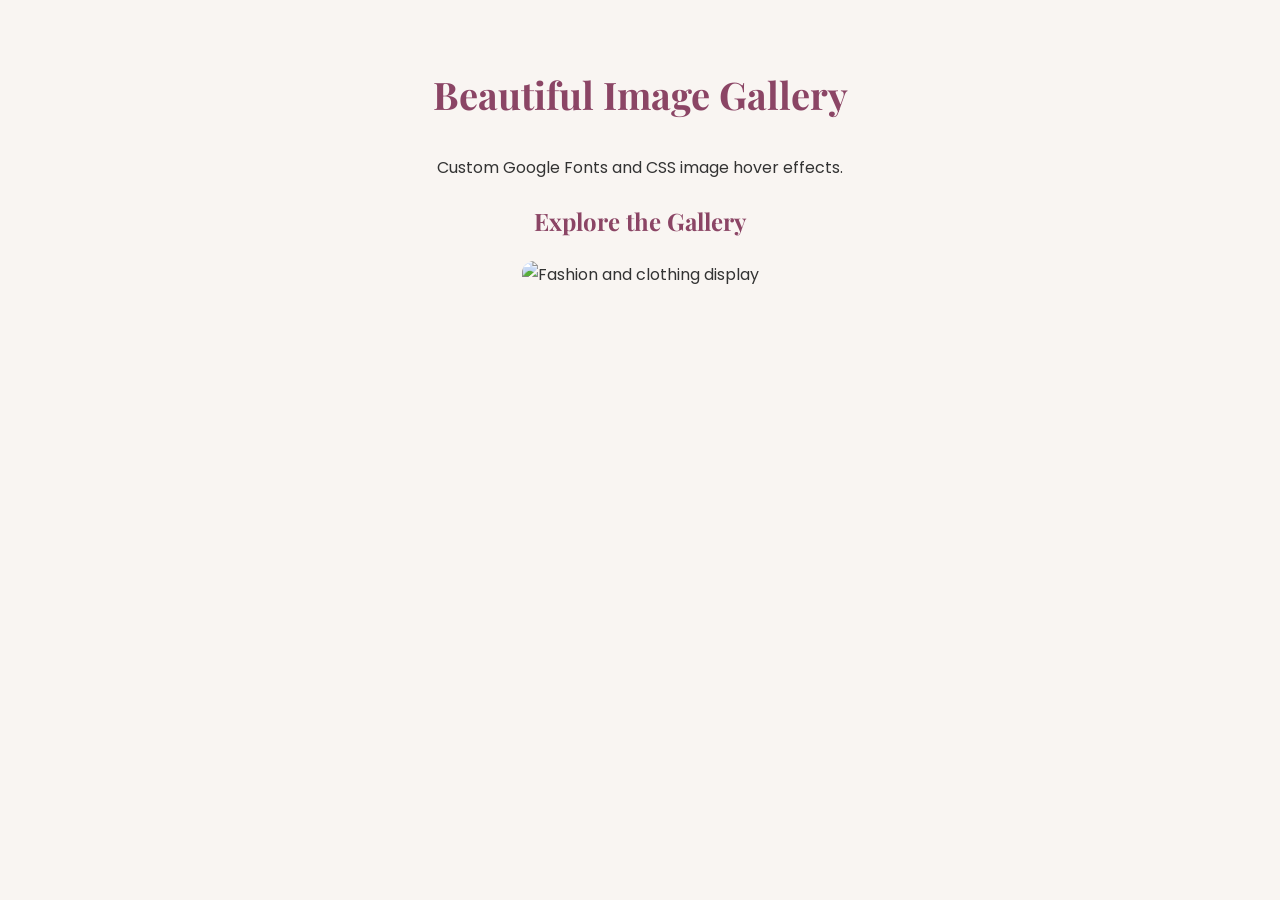
==== Creating-CSS-Effects/index.html @ 3e70e009 "Creating-CSS-Effects" ====
<!DOCTYPE html>
<html lang="en">
<head>
    <meta charset="UTF-8">
    <meta name="viewport" content="width=device-width, initial-scale=1.0">
    <title>Typography and Image Hover Effects</title>

    <!-- Import Google Fonts -->
    <link rel="preconnect" href="https://fonts.googleapis.com">
    <link rel="preconnect" href="https://fonts.gstatic.com" crossorigin>
    <link href="https://fonts.googleapis.com/css2?family=Poppins:wght@400;500;600;700&family=Playfair+Display:wght@600;700&display=swap" rel="stylesheet">

    <style>
        /* Custom typography */
        body {
            font-family: 'Poppins', sans-serif;
            background-color: #f9f5f2;
            color: #333;
            text-align: center;
            padding: 30px;
            line-height: 1.7;
        }

        h1, h2 {
            font-family: 'Playfair Display', serif;
            color: #8b4565;
        }

        h1 {
            font-size: 38px;
        }

        p {
            font-size: 16px;
        }

        /* Image styling */
        .gallery img {
            width: 300px;
            height: 220px;
            object-fit: cover;
            border-radius: 12px;
            transition: transform 0.4s ease,
                        filter 0.4s ease,
                        box-shadow 0.4s ease;
        }

        /* Image hover effects */
        .gallery img:hover {
            transform: scale(1.08) rotate(2deg);
            filter: brightness(1.1) saturate(1.2);
            box-shadow: 0 10px 25px rgba(0, 0, 0, 0.25);
            cursor: pointer;
        }
    </style>
</head>
<body>

    <h1>Beautiful Image Gallery</h1>
    <p>Custom Google Fonts and CSS image hover effects.</p>

    <h2>Explore the Gallery</h2>

    <div class="gallery">
        <img
            src="https://images.unsplash.com/photo-1490481651871-ab68de25d43d?w=600"
            alt="Fashion and clothing display">
    </div>

</body>
</html>
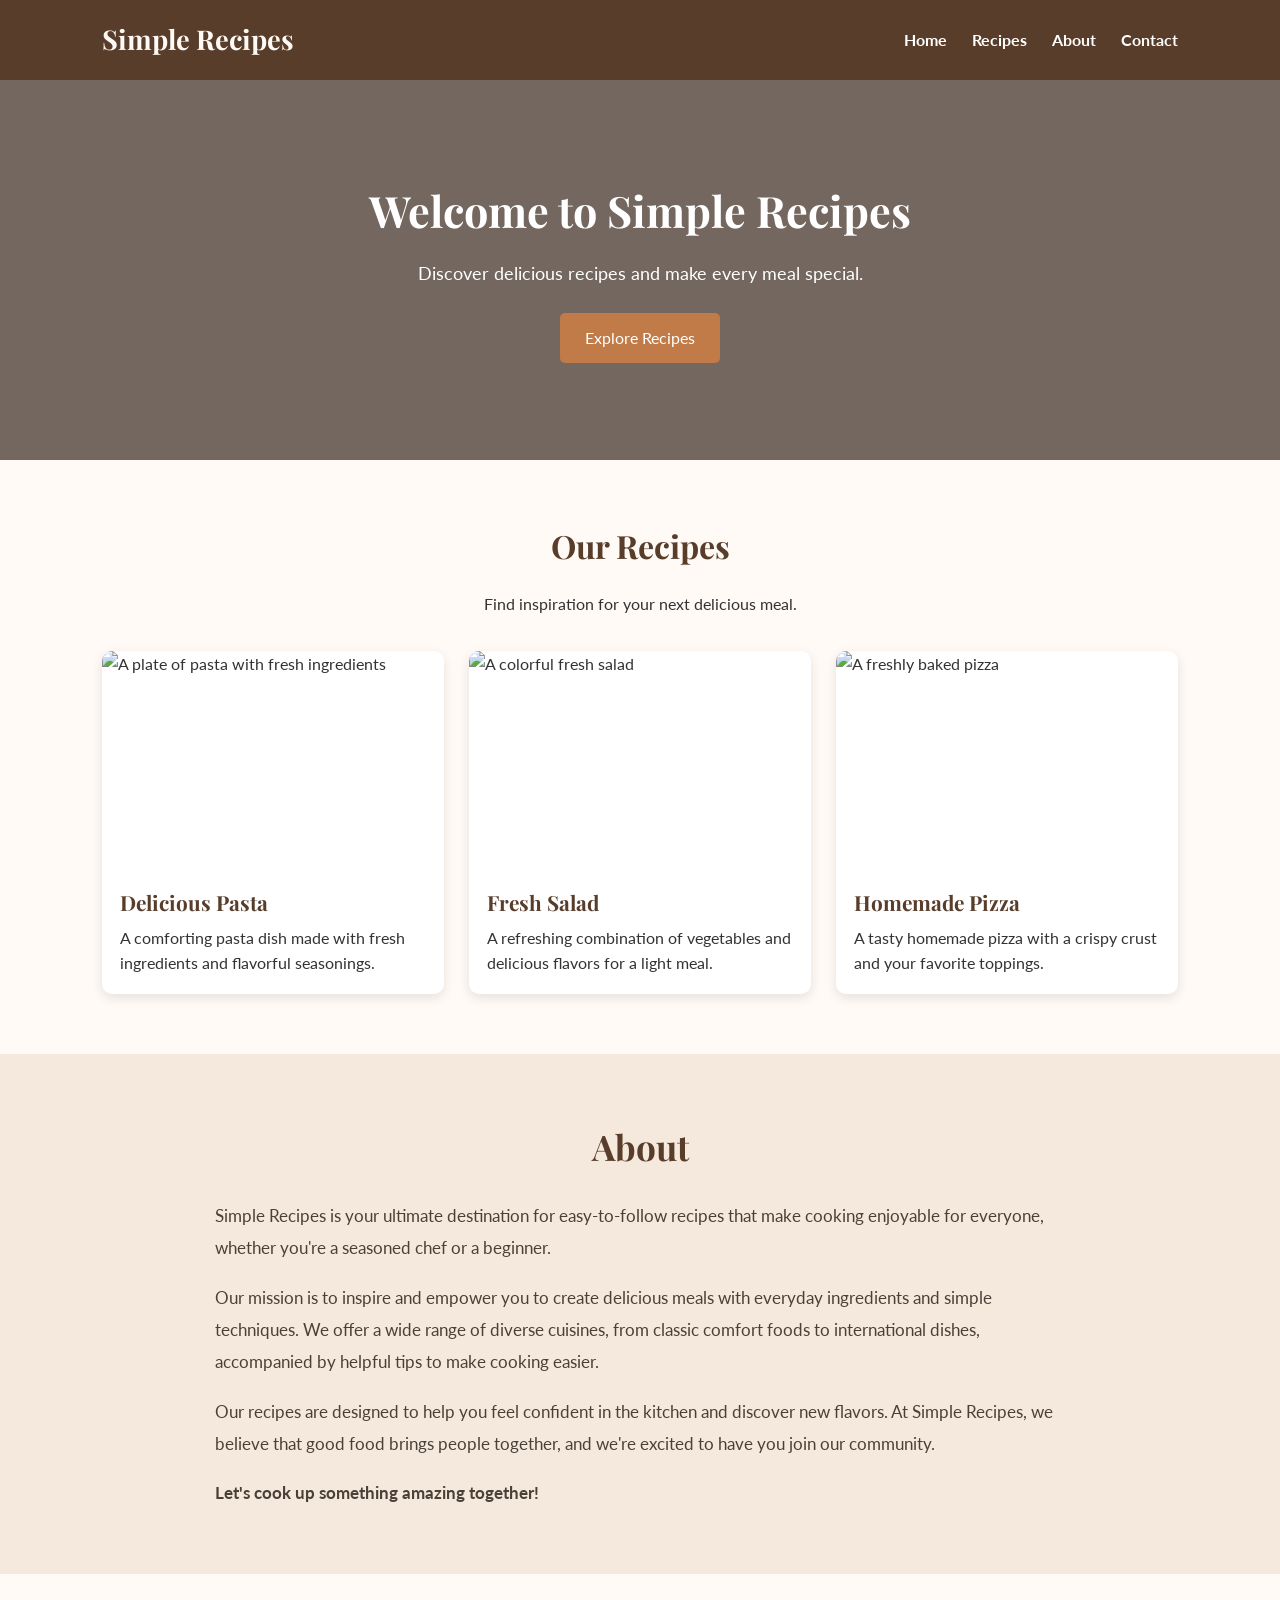
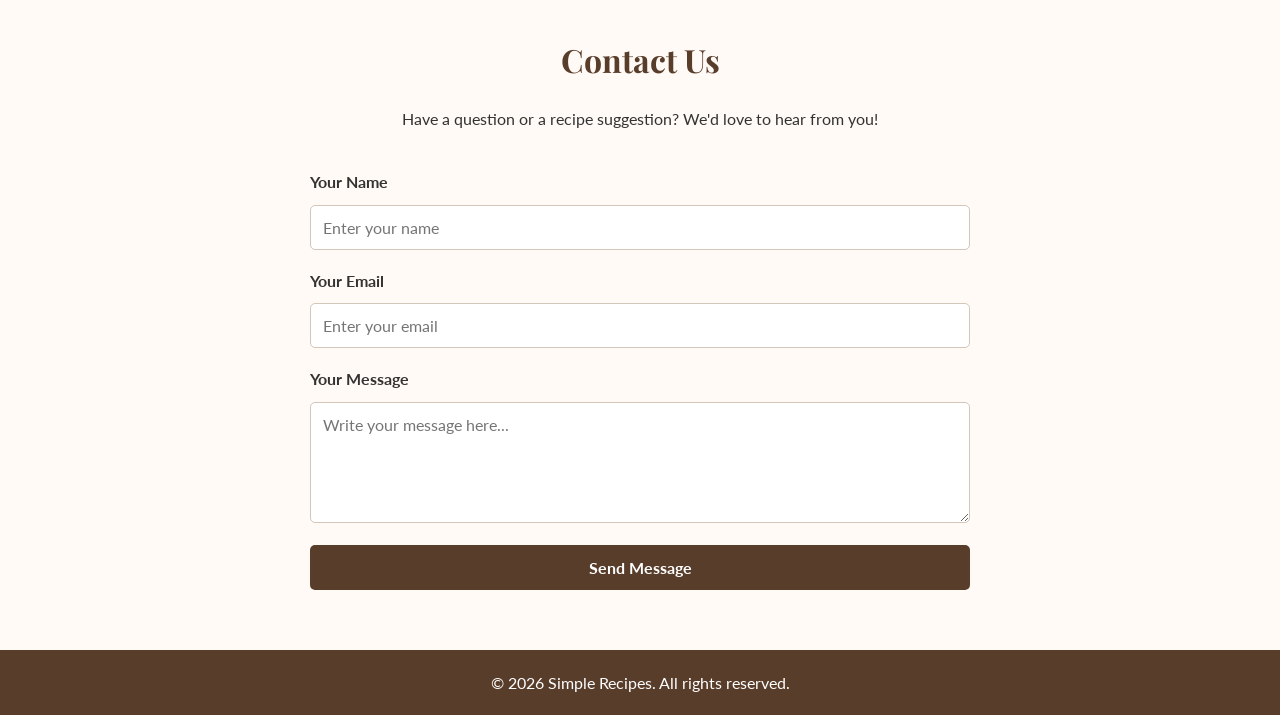
==== commit 746cf502: "Simple-Recipes" ====
--- a/Creating-CSS-Effects/index.html
+++ b/Creating-CSS-Effects/index.html
@@ -4,69 +4,150 @@
 <head>
     <meta charset="UTF-8">
     <meta name="viewport" content="width=device-width, initial-scale=1.0">
-    <title>Typography and Image Hover Effects</title>
+    <meta name="description" content="Discover easy and delicious recipes at Simple Recipes.">
+    <title>Simple Recipes</title>
 
-    <!-- Import Google Fonts -->
+    <!-- Google Fonts -->
     <link rel="preconnect" href="https://fonts.googleapis.com">
     <link rel="preconnect" href="https://fonts.gstatic.com" crossorigin>
-    <link href="https://fonts.googleapis.com/css2?family=Poppins:wght@400;500;600;700&family=Playfair+Display:wght@600;700&display=swap" rel="stylesheet">
+    <link href="https://fonts.googleapis.com/css2?family=Lato:wght@400;700&family=Playfair+Display:wght@600;700&display=swap" rel="stylesheet">
 
-    <style>
-        /* Custom typography */
-        body {
-            font-family: 'Poppins', sans-serif;
-            background-color: #f9f5f2;
-            color: #333;
-            text-align: center;
-            padding: 30px;
-            line-height: 1.7;
-        }
-
-        h1, h2 {
-            font-family: 'Playfair Display', serif;
-            color: #8b4565;
-        }
-
-        h1 {
-            font-size: 38px;
-        }
-
-        p {
-            font-size: 16px;
-        }
-
-        /* Image styling */
-        .gallery img {
-            width: 300px;
-            height: 220px;
-            object-fit: cover;
-            border-radius: 12px;
-            transition: transform 0.4s ease,
-                        filter 0.4s ease,
-                        box-shadow 0.4s ease;
-        }
-
-        /* Image hover effects */
-        .gallery img:hover {
-            transform: scale(1.08) rotate(2deg);
-            filter: brightness(1.1) saturate(1.2);
-            box-shadow: 0 10px 25px rgba(0, 0, 0, 0.25);
-            cursor: pointer;
-        }
-    </style>
+    <link rel="stylesheet" href="style.css">
 </head>
 <body>
 
-    <h1>Beautiful Image Gallery</h1>
-    <p>Custom Google Fonts and CSS image hover effects.</p>
+    <!-- Header and Navigation -->
+    <header id="home">
+        <nav class="navbar">
+            <h1 class="logo">Simple Recipes</h1>
 
-    <h2>Explore the Gallery</h2>
+            <ul>
+                <li><a href="#home">Home</a></li>
+                <li><a href="#recipes">Recipes</a></li>
+                <li><a href="#about">About</a></li>
+                <li><a href="#contact">Contact</a></li>
+            </ul>
+        </nav>
 
-    <div class="gallery">
-        <img
-            src="https://images.unsplash.com/photo-1490481651871-ab68de25d43d?w=600"
-            alt="Fashion and clothing display">
-    </div>
+        <div class="hero">
+            <h2>Welcome to Simple Recipes</h2>
+            <p>Discover delicious recipes and make every meal special.</p>
+            <a href="#recipes" class="hero-button">Explore Recipes</a>
+        </div>
+    </header>
+
+    <main>
+        <!-- Recipes Section -->
+        <section id="recipes" class="recipes-section">
+            <h2>Our Recipes</h2>
+            <p class="section-intro">
+                Find inspiration for your next delicious meal.
+            </p>
+
+            <div class="recipe-container">
+                <div class="recipe-card">
+                    <img
+                        src="https://images.unsplash.com/photo-1473093295043-cdd812d0e601?auto=format&fit=crop&w=700&q=80"
+                        alt="A plate of pasta with fresh ingredients">
+                    <h3>Delicious Pasta</h3>
+                    <p>A comforting pasta dish made with fresh ingredients
+                        and flavorful seasonings.</p>
+                </div>
+
+                <div class="recipe-card">
+                    <img
+                        src="https://images.unsplash.com/photo-1547592180-85f173990554?auto=format&fit=crop&w=700&q=80"
+                        alt="A colorful fresh salad">
+                    <h3>Fresh Salad</h3>
+                    <p>A refreshing combination of vegetables and delicious
+                        flavors for a light meal.</p>
+                </div>
+
+                <div class="recipe-card">
+                    <img
+                        src="https://images.unsplash.com/photo-1565299624946-b28f40a0ae38?auto=format&fit=crop&w=700&q=80"
+                        alt="A freshly baked pizza">
+                    <h3>Homemade Pizza</h3>
+                    <p>A tasty homemade pizza with a crispy crust and
+                        your favorite toppings.</p>
+                </div>
+            </div>
+        </section>
+
+        <!-- About Section -->
+        <section id="about" class="about-section">
+            <h2>About</h2>
+
+            <div class="about-content">
+                <p>
+                    Simple Recipes is your ultimate destination for
+                    easy-to-follow recipes that make cooking enjoyable
+                    for everyone, whether you're a seasoned chef or a beginner.
+                </p>
+
+                <p>
+                    Our mission is to inspire and empower you to create
+                    delicious meals with everyday ingredients and simple
+                    techniques. We offer a wide range of diverse cuisines,
+                    from classic comfort foods to international dishes,
+                    accompanied by helpful tips to make cooking easier.
+                </p>
+
+                <p>
+                    Our recipes are designed to help you feel confident
+                    in the kitchen and discover new flavors. At Simple Recipes,
+                    we believe that good food brings people together, and
+                    we're excited to have you join our community.
+                </p>
+
+                <p>
+                    Let's cook up something amazing together!
+                </p>
+            </div>
+        </section>
+
+        <!-- Contact Section -->
+        <section id="contact" class="contact-section">
+            <h2>Contact Us</h2>
+            <p>
+                Have a question or a recipe suggestion? We'd love to hear
+                from you!
+            </p>
+
+            <form action="#" method="post">
+                <label for="name">Your Name</label>
+                <input
+                    type="text"
+                    id="name"
+                    name="name"
+                    placeholder="Enter your name"
+                    required>
+
+                <label for="email">Your Email</label>
+                <input
+                    type="email"
+                    id="email"
+                    name="email"
+                    placeholder="Enter your email"
+                    required>
+
+                <label for="message">Your Message</label>
+                <textarea
+                    id="message"
+                    name="message"
+                    rows="5"
+                    placeholder="Write your message here..."
+                    required></textarea>
+
+                <button type="submit">Send Message</button>
+            </form>
+        </section>
+    </main>
+
+    <!-- Footer -->
+    <footer>
+        <p>&copy; 2026 Simple Recipes. All rights reserved.</p>
+    </footer>
 
 </body>
 </html>
--- a/Creating-CSS-Effects/style.css
+++ b/Creating-CSS-Effects/style.css
@@ -0,0 +1,303 @@
+
+/* General Styles */
+* {
+    margin: 0;
+    padding: 0;
+    box-sizing: border-box;
+}
+
+html {
+    scroll-behavior: smooth;
+    scroll-padding-top: 90px;
+}
+
+body {
+    font-family: 'Lato', sans-serif;
+    line-height: 1.6;
+    color: #333333;
+    background-color: #fffaf5;
+}
+
+h1, h2, h3 {
+    font-family: 'Playfair Display', serif;
+}
+
+h2 {
+    font-size: 2rem;
+    margin-bottom: 20px;
+    color: #593d2b;
+    text-align: center;
+}
+
+p {
+    margin-bottom: 15px;
+}
+
+/* Navigation */
+.navbar {
+    background-color: #593d2b;
+    color: white;
+    display: flex;
+    justify-content: space-between;
+    align-items: center;
+    padding: 18px 8%;
+    flex-wrap: wrap;
+    gap: 15px;
+}
+
+.logo {
+    font-size: 1.7rem;
+    color: #fffaf5;
+}
+
+.navbar ul {
+    list-style: none;
+    display: flex;
+    gap: 25px;
+    flex-wrap: wrap;
+}
+
+.navbar a {
+    color: white;
+    text-decoration: none;
+    font-weight: 700;
+    transition: color 0.3s ease;
+}
+
+.navbar a:hover {
+    color: #f3c89b;
+}
+
+/* Hero Section */
+.hero {
+    min-height: 380px;
+    padding: 80px 20px;
+    background: linear-gradient(
+        rgba(40, 25, 15, 0.65),
+        rgba(40, 25, 15, 0.65)
+    ),
+    url("https://images.unsplash.com/photo-1490645935967-10de6ba17061?auto=format&fit=crop&w=1600&q=80");
+
+    background-size: cover;
+    background-position: center;
+    color: white;
+    text-align: center;
+
+    display: flex;
+    flex-direction: column;
+    justify-content: center;
+    align-items: center;
+}
+
+.hero h2 {
+    color: white;
+    font-size: 2.7rem;
+    margin-bottom: 15px;
+}
+
+.hero p {
+    font-size: 1.1rem;
+    margin-bottom: 25px;
+}
+
+.hero-button {
+    display: inline-block;
+    padding: 12px 25px;
+    background-color: #c17b48;
+    color: white;
+    text-decoration: none;
+    border-radius: 5px;
+    transition: background-color 0.3s ease,
+                transform 0.3s ease;
+}
+
+.hero-button:hover {
+    background-color: #a15e30;
+    transform: translateY(-3px);
+}
+
+/* Recipes Section */
+.recipes-section {
+    padding: 60px 8%;
+}
+
+.section-intro {
+    text-align: center;
+    margin-bottom: 35px;
+}
+
+.recipe-container {
+    display: flex;
+    justify-content: center;
+    align-items: stretch;
+    gap: 25px;
+    flex-wrap: wrap;
+}
+
+.recipe-card {
+    background-color: white;
+    border-radius: 10px;
+    overflow: hidden;
+    flex: 1 1 250px;
+    max-width: 350px;
+    box-shadow: 0 4px 12px rgba(0, 0, 0, 0.1);
+    transition: transform 0.3s ease,
+                box-shadow 0.3s ease;
+}
+
+.recipe-card:hover {
+    transform: translateY(-7px);
+    box-shadow: 0 8px 20px rgba(0, 0, 0, 0.15);
+}
+
+.recipe-card img {
+    display: block;
+    width: 100%;
+    height: 220px;
+    object-fit: cover;
+    transition: transform 0.4s ease;
+}
+
+.recipe-card:hover img {
+    transform: scale(1.05);
+}
+
+.recipe-card h3 {
+    padding: 15px 18px 5px;
+    color: #593d2b;
+    font-size: 1.3rem;
+}
+
+.recipe-card p {
+    padding: 0 18px 18px;
+    margin-bottom: 0;
+}
+
+/* About Section */
+.about-section {
+    padding: 65px 8%;
+    background-color: #f4e9dc;
+    scroll-margin-top: 90px;
+}
+
+.about-section h2 {
+    font-size: 2.2rem;
+    margin-bottom: 25px;
+}
+
+.about-content {
+    max-width: 850px;
+    margin: 0 auto;
+    font-size: 1.05rem;
+    line-height: 1.9;
+    color: #4a4038;
+}
+
+.about-content p {
+    margin-bottom: 18px;
+}
+
+.about-content p:last-child {
+    margin-bottom: 0;
+    font-weight: 700;
+}
+
+/* Contact Section */
+.contact-section {
+    padding: 60px 20px;
+    max-width: 700px;
+    margin: 0 auto;
+}
+
+.contact-section > p {
+    text-align: center;
+    margin-bottom: 30px;
+}
+
+form {
+    display: flex;
+    flex-direction: column;
+    gap: 10px;
+}
+
+form label {
+    font-weight: 700;
+    margin-top: 8px;
+}
+
+form input,
+form textarea {
+    width: 100%;
+    padding: 12px;
+    font-family: inherit;
+    font-size: 1rem;
+    border: 1px solid #d4c6b8;
+    border-radius: 5px;
+    background-color: white;
+}
+
+form input:focus,
+form textarea:focus {
+    outline: 2px solid #c17b48;
+    border-color: #c17b48;
+}
+
+form textarea {
+    resize: vertical;
+}
+
+form button {
+    margin-top: 12px;
+    padding: 13px;
+    background-color: #593d2b;
+    color: white;
+    font-family: inherit;
+    font-size: 1rem;
+    font-weight: 700;
+    border: none;
+    border-radius: 5px;
+    cursor: pointer;
+    transition: background-color 0.3s ease;
+}
+
+form button:hover {
+    background-color: #80563c;
+}
+
+/* Footer */
+footer {
+    padding: 20px;
+    background-color: #593d2b;
+    color: white;
+    text-align: center;
+}
+
+footer p {
+    margin-bottom: 0;
+}
+
+/* Responsive Design */
+@media (max-width: 600px) {
+    .navbar {
+        flex-direction: column;
+        text-align: center;
+    }
+
+    .navbar ul {
+        justify-content: center;
+        gap: 15px;
+    }
+
+    .hero h2 {
+        font-size: 2rem;
+    }
+
+    .recipes-section,
+    .about-section {
+        padding: 45px 6%;
+    }
+
+    .recipe-card {
+        max-width: 100%;
+    }
+}
